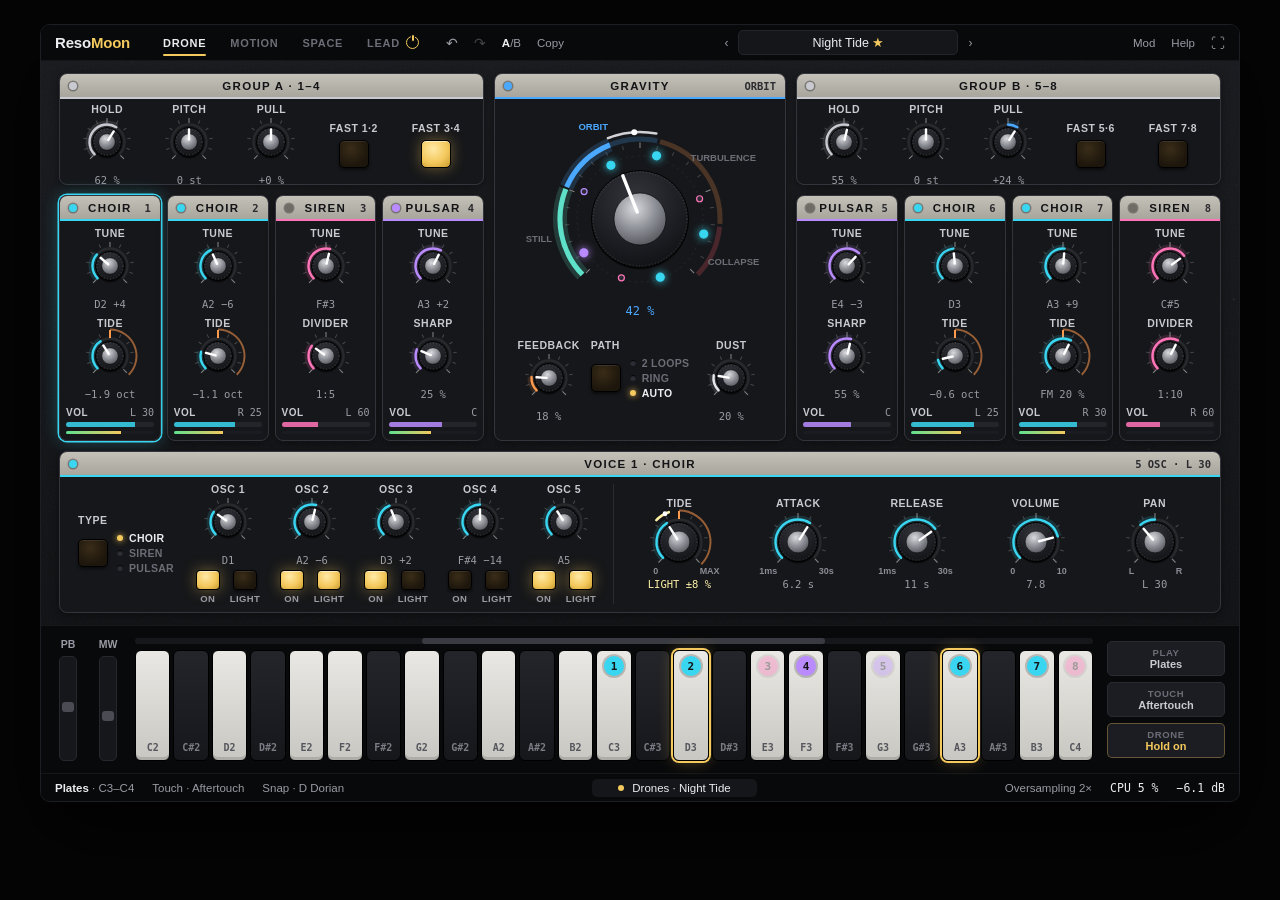
==== design/resomoon-mockup.html @ 1142d547 "Fáze 0: rešerše, koncept, specifikace a HTML mockup Co-Authored-By: Claude Opus 5.5 <noreply@anthrop" ====
<!doctype html>
<html lang="en"><head><meta charset="utf-8"><title>ResoMoon mockup</title>
<style>
:root{--bar:#08090b;--edge:#34353c;--text:#ecedf0;--lab:#c9cad1;--dim:#9a9ba4;--faint:#6c6d76;--gold:#f4c95d;--mono:Menlo,Consolas,monospace}
*{box-sizing:border-box;margin:0;padding:0}
body{background:#050506;font-family:-apple-system,"SF Pro Text","Helvetica Neue",Arial,sans-serif;color:var(--text);display:flex;justify-content:center;padding:24px}
.win{width:1200px;border-radius:10px;overflow:hidden;box-shadow:0 30px 80px #000c;border:1px solid #1d1e23;position:relative}
/* top bar */
.top{height:36px;background:var(--bar);display:flex;align-items:center;padding:0 14px;gap:16px;font-size:12px;border-bottom:1px solid #16171b}
.logo{font-weight:800;font-size:15px;letter-spacing:-.2px}.logo b{color:var(--gold)}
.tabs{display:flex;gap:2px;margin-left:6px}
.tab{padding:10px 11px;color:var(--faint);font-weight:700;font-size:11px;letter-spacing:.7px;position:relative;cursor:pointer;display:flex;align-items:center;gap:6px}
.tab:hover{color:var(--dim)}.tab.on{color:var(--text)}
.tab.on:after{content:"";position:absolute;left:11px;right:11px;bottom:3px;height:2px;border-radius:2px;background:var(--gold)}
.tab .pw{width:13px;height:13px;border-radius:50%;border:1.6px solid var(--gold);position:relative;display:inline-block}
.tab .pw:after{content:"";position:absolute;left:4px;top:-3px;width:2px;height:6px;background:var(--gold);border:1.5px solid var(--bar);border-radius:2px}
.tab .pw.off{border-color:#5e5f68}.tab .pw.off:after{background:#5e5f68}
.ic{color:var(--dim);font-size:14px}.chip{color:var(--dim);font-size:11.5px}.chip b{color:var(--text)}
.preset{margin:0 auto;display:flex;align-items:center;gap:10px;color:var(--dim)}
.preset .name{background:#15161a;border:1px solid #23242a;border-radius:5px;padding:4px 0;width:220px;text-align:center;color:var(--text);font-size:12.5px}
/* stage */
.stage{position:relative;background:linear-gradient(#17181c,#0f1013);padding:12px 18px;overflow:hidden;height:564px}
.tex{position:absolute;inset:0;opacity:.05;pointer-events:none;background-image:url("data:image/svg+xml;utf8,<svg xmlns='http://www.w3.org/2000/svg' width='160' height='160'><filter id='n'><feTurbulence type='fractalNoise' baseFrequency='.9' numOctaves='2'/></filter><rect width='160' height='160' filter='url(%23n)'/></svg>")}
.stars{position:absolute;inset:0;pointer-events:none;opacity:.5}
.page{display:grid;gap:10px;position:relative;height:540px}
/* module */
.mod{background:rgba(22,23,27,.96);border:1px solid var(--edge);border-radius:8px;position:relative;overflow:hidden;display:flex;flex-direction:column;box-shadow:inset 0 1px 0 #ffffff08,0 2px 8px #0006}
.mod.sel{box-shadow:0 0 0 1.5px var(--c),0 0 18px color-mix(in srgb,var(--c) 30%,transparent)}
.hd{height:25px;flex:none;display:flex;align-items:center;justify-content:center;position:relative;
 background:linear-gradient(#c4c1b9,#a8a59d);color:#141416;font-size:11.5px;font-weight:800;letter-spacing:1.3px;border-bottom:2px solid var(--c)}
.hd .dot{position:absolute;left:9px;width:8px;height:8px;border-radius:50%;background:var(--c);box-shadow:0 0 0 1.5px #0005}
.hd .dot.off{background:#6f6c66}
.hd .dot.blink{animation:bl var(--r,1s) infinite steps(2)}
@keyframes bl{50%{opacity:.25}}
.hd .r{position:absolute;right:9px;font-family:var(--mono);font-weight:700;letter-spacing:0;font-size:10.5px;color:#2c2c30}
.hd .drag{position:absolute;right:8px;font-size:14px;color:#2a2a2e;letter-spacing:0}
.body{flex:1;display:grid;align-content:space-evenly;justify-items:center;align-items:center;padding:4px 6px 6px;gap:2px 0}
/* knob */
.k{display:flex;flex-direction:column;align-items:center;width:96px}
.k .lb{font-size:10.5px;font-weight:800;letter-spacing:.5px;color:var(--lab);text-align:center;line-height:12px;min-height:12px;white-space:nowrap}
.k svg{display:block}
.k .v{font-family:var(--mono);font-size:10.5px;color:var(--dim);margin-top:-1px;white-space:nowrap}
.k .v.m{color:var(--mc)}
/* buttons */
.ctl{display:flex;flex-direction:column;align-items:center;gap:6px;min-width:70px}
.ctl .lb{font-size:10.5px;font-weight:800;letter-spacing:.5px;color:var(--lab);white-space:nowrap}
.btn{width:30px;height:28px;border-radius:5px;background:radial-gradient(circle at 40% 30%,#3a2d18,#1d160c 70%);border:1px solid #000;box-shadow:inset 0 1px 0 #ffffff14,0 2px 3px #0008}
.btn.on{background:radial-gradient(circle at 40% 30%,#ffe9a6,#f4c95d 55%,#c99a2e);box-shadow:0 0 14px #f4c95d66,inset 0 1px 0 #fff8}
.btn.sm{width:24px;height:20px;border-radius:4px}
.radio{display:flex;align-items:center;gap:9px}
.leds{display:flex;flex-direction:column;gap:3px}
.leds span{display:flex;align-items:center;gap:6px;font-size:10.5px;font-weight:700;letter-spacing:.3px;color:var(--faint);white-space:nowrap}
.leds span:before{content:"";width:6px;height:6px;border-radius:50%;background:#2d2e35;box-shadow:inset 0 1px 1px #000}
.leds span.on{color:var(--text)}.leds span.on:before{background:var(--gold);box-shadow:0 0 6px var(--gold)}
/* voice strip extras */
.vb{width:88px;display:flex;flex-direction:column;gap:4px}
.vb .row{display:flex;justify-content:space-between;font-size:10px;font-weight:800;letter-spacing:.5px;color:var(--lab)}
.vb .row .mono{font-weight:400;color:var(--dim);letter-spacing:0}
.vb .bar{height:5px;border-radius:3px;background:#24252b;overflow:hidden}.vb .bar i{display:block;height:100%;background:var(--c);opacity:.85}
.vb .meter{height:3px;border-radius:2px;background:#1b1c21;overflow:hidden}.vb .meter i{display:block;height:100%;background:linear-gradient(90deg,#5ee08f,#f4c95d)}
.part{display:flex;flex-direction:column;align-items:center;gap:4px}
.part .bt{display:flex;gap:10px}
.part .bt div{display:flex;flex-direction:column;align-items:center;gap:3px;font-size:9.5px;font-weight:800;letter-spacing:.4px;color:var(--dim)}
/* keyboard */
.kbd{background:var(--bar);border-top:1px solid #17181c;display:flex;padding:12px 14px;gap:14px;height:148px}
.wheel{width:26px;display:flex;flex-direction:column;align-items:center;gap:6px;font-size:10.5px;font-weight:700;color:var(--dim)}
.wheel div{flex:1;width:18px;border-radius:5px;background:#16171b;border:1px solid #26272d;position:relative}
.wheel div i{position:absolute;left:2px;right:2px;height:10px;border-radius:3px;background:#4a4b53}
.keys{flex:1;display:flex;flex-direction:column;gap:6px}
.range{height:6px;border-radius:3px;background:#16171b;position:relative}.range i{position:absolute;left:30%;width:42%;top:0;bottom:0;border-radius:3px;background:#3a3b42}
.keyrow{flex:1;display:flex;gap:3px}
.key{flex:1;border-radius:6px;display:flex;flex-direction:column;align-items:center;justify-content:space-between;padding:5px 0 7px;font-size:10px;font-weight:700;font-family:var(--mono);position:relative}
.key.w{background:linear-gradient(#e9e8e4,#c9c7c1);color:#55565e;border:1px solid #000;box-shadow:inset 0 -3px 0 #0002}
.key.b{background:linear-gradient(#24252a,#16171b);color:#7a7b84;border:1px solid #000}
.key .pl{width:20px;height:20px;border-radius:50%;display:flex;align-items:center;justify-content:center;font-size:11px;font-weight:800;color:#141416;background:var(--c);box-shadow:0 0 0 2px #0003}
.key.on{box-shadow:0 0 0 2px var(--gold),0 0 16px #f4c95d55}
.side{width:118px;display:flex;flex-direction:column;justify-content:center;gap:6px}
.pill{text-align:center;padding:5px 0;border-radius:5px;background:#1c1d22;font-size:11px;font-weight:700;color:var(--lab);border:1px solid #2a2b31}
.pill small{display:block;font-size:9.5px;color:var(--faint);letter-spacing:.6px}
.bot{height:28px;background:var(--bar);border-top:1px solid #16171b;display:flex;align-items:center;padding:0 14px;gap:18px;font-size:11.5px;color:var(--dim)}
.bot .c{margin:0 auto;background:#15161a;border-radius:5px;padding:3px 26px;color:var(--text);display:flex;gap:8px;align-items:center}
.bot .c:before{content:"";width:6px;height:6px;border-radius:50%;background:var(--gold)}
.mono{font-family:var(--mono)}
.disp{background:#0b0c0e;border:1px solid #26272d;border-radius:7px;box-shadow:inset 0 2px 8px #000}
.fader{display:flex;flex-direction:column;align-items:center;gap:6px}
.small-note{font-size:10px;color:var(--faint);letter-spacing:.4px}
</style></head><body>
<div class="win" id="win">
 <div class="top">
  <div class="logo">Reso<b>Moon</b></div>
  <div class="tabs" id="tabs"></div>
  <span class="ic">↶</span><span class="ic" style="opacity:.4">↷</span><span class="chip"><b>A</b>/B</span><span class="chip">Copy</span>
  <div class="preset"><span>‹</span><div class="name">Night Tide <span style="color:var(--gold)">★</span></div><span>›</span></div>
  <span class="chip">Mod</span><span class="chip">Help</span><span class="ic">⛶</span>
 </div>
 <div class="stage"><div class="tex"></div><svg class="stars" id="stars" width="1200" height="564"></svg><div class="page" id="page"></div></div>
 <div class="kbd">
  <div class="wheel">PB<div><i style="top:44%"></i></div></div>
  <div class="wheel">MW<div><i style="bottom:38%"></i></div></div>
  <div class="keys"><div class="range"><i></i></div><div class="keyrow" id="keys"></div></div>
  <div class="side" id="side"></div>
 </div>
 <div class="bot"><span><b style="color:var(--text)">Plates</b> · C3–C4</span><span>Touch · Aftertouch</span><span>Snap · D Dorian</span><div class="c">Drones · Night Tide</div><span>Oversampling 2×</span><span class="mono" style="color:var(--text)">CPU 5 %</span><span class="mono" style="color:var(--text)">−6.1 dB</span></div>
</div>
<script>
// ---------- colours ----------
const C={choir:'#38d6f0',siren:'#ff74b8',pulsar:'#b98bff',lead:'#a5e844',flt:'#f4c95d',echo:'#ff9a4d',space:'#4aa8ff',master:'#e6e6ea',grav:'#4aa8ff',
 bin:'#ffe066',lfoa:'#4aa8ff',lfob:'#5ee0c8',rnd:'#ff9a4d',light:'#fff1a8',aether:'#e6e6ea',steps:'#a5e844',foll:'#ff74b8',touch:'#e6e6ea',grp:'#c9cad1'};
const ZONES=[{n:'STILL',a:0,b:.25,c:'#5ee0c8'},{n:'ORBIT',a:.25,b:.55,c:'#4aa8ff'},{n:'TURBULENCE',a:.55,b:.85,c:'#ff9a4d'},{n:'COLLAPSE',a:.85,b:1,c:'#ff5c6c'}];
const A0=-135,rad=a=>(a-90)*Math.PI/180,pt=(cx,cy,r,a)=>[cx+r*Math.cos(rad(a)),cy+r*Math.sin(rad(a))];
function arc(cx,cy,r,a,b){const[s,e]=[pt(cx,cy,r,a),pt(cx,cy,r,b)];return `M${s[0]} ${s[1]}A${r} ${r} 0 ${b-a>180?1:0} 1 ${e[0]} ${e[1]}`}
let gid=0;
const tx=(x,y,s,an,c='#8b8c95',fs=9)=>`<text x="${x}" y="${y}" text-anchor="${an}" font-size="${fs}" font-weight="700" fill="${c}" font-family="-apple-system,Arial">${s}</text>`;
function capKnob(cx,cy,R,a,id){
 return `<defs><radialGradient id="${id}b" cx=".45" cy=".3" r=".8"><stop offset="0" stop-color="#34353c"/><stop offset="1" stop-color="#0d0e11"/></radialGradient>
 <radialGradient id="${id}c" cx=".4" cy=".3" r=".9"><stop offset="0" stop-color="#d8d9dd"/><stop offset=".45" stop-color="#8d8f96"/><stop offset="1" stop-color="#3c3d43"/></radialGradient></defs>
 <circle cx="${cx}" cy="${cy+2}" r="${R-1.5}" fill="#000" opacity=".55"/><circle cx="${cx}" cy="${cy}" r="${R-1.5}" fill="url(#${id}b)" stroke="#000"/>
 <circle cx="${cx}" cy="${cy}" r="${R-3}" fill="none" stroke="#fff" stroke-opacity=".09" stroke-width="2" stroke-dasharray="1 2.2"/>
 <circle cx="${cx}" cy="${cy}" r="${R*.52}" fill="url(#${id}c)" stroke="#000" stroke-opacity=".6"/>`+(()=>{const[p0x,p0y]=pt(cx,cy,R*.15,a),[p1x,p1y]=pt(cx,cy,R-3.5,a);
 return `<line x1="${p0x}" y1="${p0y}" x2="${p1x}" y2="${p1y}" stroke="#fff" stroke-width="${R>40?3.4:2.4}" stroke-linecap="round"/>`})()}
// knob: {l,v,c,t,lo,hi,bi,mod:[srcKey,depth,label],marks,small,mid}
function knob(o){const col=C[o.c]||o.c,sm=o.small,W=sm?78:96,H=sm?60:70,cx=W/2,cy=sm?27:33,R=sm?16:21,id='g'+(gid++),a=A0+o.v*270;let g='';
 for(let i=0;i<=10;i++){const t=A0+i*27,[x1,y1]=pt(cx,cy,R+(i%5?4.5:3),t),[x2,y2]=pt(cx,cy,R+8,t);g+=`<line x1="${x1}" y1="${y1}" x2="${x2}" y2="${y2}" stroke="#fff" stroke-opacity="${i%5?.2:.45}" stroke-width="1.1"/>`}
 if(o.mid){const t=A0+o.mid*270,[x1,y1]=pt(cx,cy,R+2,t),[x2,y2]=pt(cx,cy,R+10,t);g+=`<line x1="${x1}" y1="${y1}" x2="${x2}" y2="${y2}" stroke="#ff9a4d" stroke-width="2"/><path d="${arc(cx,cy,R+10.5,t,135)}" stroke="#ff9a4d" stroke-opacity=".55" stroke-width="2" fill="none"/>`}
 g+=`<path d="${arc(cx,cy,R+1.5,A0,135)}" stroke="#fff" stroke-opacity=".08" stroke-width="2.4" fill="none"/>`;
 const f=o.bi?0:A0,[lo,hi]=[Math.min(f,a),Math.max(f,a)];
 if(hi-lo>1)g+=`<path d="${arc(cx,cy,R+1.5,lo,hi)}" stroke="${col}" stroke-opacity=".14" stroke-width="8" fill="none"/><path d="${arc(cx,cy,R+1.5,lo,hi)}" stroke="${col}" stroke-width="2.4" fill="none" stroke-linecap="round"/>`;
 if(o.mod){const mc=C[o.mod[0]]||o.mod[0],d=o.mod[1]*270,[mx,my]=pt(cx,cy,R+10.5,a+d*.45);g+=`<path d="${arc(cx,cy,R+10.5,Math.max(A0,a-d),Math.min(135,a+d))}" stroke="${mc}" stroke-width="2.6" fill="none" stroke-linecap="round"/><circle cx="${mx}" cy="${my}" r="2.4" fill="#fff"/>`}
 g+=capKnob(cx,cy,R,a,id);
 if(o.lo!==undefined){const[lx,ly]=pt(cx,cy,R+11,-135),[hx,hy]=pt(cx,cy,R+11,135);g+=tx(lx+2,ly+9,o.lo,'end')+tx(hx-2,hy+9,o.hi,'start')}
 if(o.marks){const n=o.marks.length;o.marks.forEach((s,i)=>{const t=n==1?0:A0+i*270/(n-1),[x,y]=pt(cx,cy,R+15,t);g+=tx(x,y+3.5,s,'middle',i===o.sel?col:'#8b8c95')})}
 const vt=o.mod?`<span class="v m" style="--mc:${C[o.mod[0]]||o.mod[0]}">${o.mod[2]}</span>`:`<span class="v">${o.t||''}</span>`;
 return `<div class="k" style="${sm?'width:80px':''}"><span class="lb">${o.l||''}</span><svg width="${W}" height="${H}" overflow="visible" style="${o.marks?'margin-top:12px':''}">${g}</svg>${vt}</div>`}
const btn=(l,on,sm)=>`<div class="ctl"><span class="lb">${l}</span><div class="btn ${on?'on':''} ${sm?'sm':''}"></div></div>`;
const radio=(l,opts,sel)=>`<div class="ctl" style="align-items:flex-start"><span class="lb">${l}</span><div class="radio"><div class="btn"></div><div class="leds">${opts.map((o,i)=>`<span class="${i==sel?'on':''}">${o}</span>`).join('')}</div></div></div>`;
function mod(o){const dot=o.rate?`<span class="dot blink" style="--r:${o.rate}"></span>`:`<span class="dot ${o.off?'off':''}"></span>`;
 return `<div class="mod ${o.sel?'sel':''}" style="--c:${C[o.c]||o.c};${o.a?`grid-area:${o.a}`:''}"><div class="hd">${dot}${o.t}${o.src?'<span class="drag" title="Drag to modulate">⤳</span>':''}${o.r?`<span class="r">${o.r}</span>`:''}</div>
 <div class="body" style="grid-template-columns:${o.cols||'1fr'};${o.bs||''}">${o.items.join('')}</div></div>`}

// ---------- GRAVITY ----------
const GV=.42;
function gravity(){const W=270,H=240,cx=W/2,cy=116,R=50,id='grav';let g='';
 // zone arcs + labels
 ZONES.forEach(z=>{const a=A0+z.a*270,b=A0+z.b*270;g+=`<path d="${arc(cx,cy,R+30,a+1,b-1)}" stroke="${z.c}" stroke-opacity=".22" stroke-width="5" fill="none"/>`;
  const m=(a+b)/2,[x,y]=pt(cx,cy,R+53,m);g+=tx(x,y+3,z.n,'middle',GV>=z.a&&GV<z.b?z.c:'#6c6d76',9.5)});
 // active value arc coloured by zone
 ZONES.forEach(z=>{if(GV>z.a){const a=A0+z.a*270,b=A0+Math.min(GV,z.b)*270;g+=`<path d="${arc(cx,cy,R+30,a+1,b-.5)}" stroke="${z.c}" stroke-width="5" fill="none"/><path d="${arc(cx,cy,R+30,a+1,b-.5)}" stroke="${z.c}" stroke-opacity=".18" stroke-width="14" fill="none"/>`}});
 // ticks
 for(let i=0;i<=20;i++){const t=A0+i*13.5,[x1,y1]=pt(cx,cy,R+21,t),[x2,y2]=pt(cx,cy,R+(i%5?25:26.5),t);g+=`<line x1="${x1}" y1="${y1}" x2="${x2}" y2="${y2}" stroke="#fff" stroke-opacity="${i%5?.18:.45}" stroke-width="1.1"/>`}
 // modulation ring (aftertouch)
 const a=A0+GV*270,d=.12*270;g+=`<path d="${arc(cx,cy,R+37,a,Math.min(135,a+d))}" stroke="${C.touch}" stroke-width="2.6" fill="none" stroke-linecap="round" opacity=".9"/>`;
 const[mx,my]=pt(cx,cy,R+37,a+d*.55);g+=`<circle cx="${mx}" cy="${my}" r="3" fill="#fff"/>`;
 // orbit with 8 voices
 g+=`<ellipse cx="${cx}" cy="${cy}" rx="${R+13}" ry="${R+13}" fill="none" stroke="#fff" stroke-opacity=".07" stroke-dasharray="2 4"/>`;
 g+=`<g id="orbit"></g>`;
 g+=capKnob(cx,cy,R,a,id);
 g+=`<text x="${cx}" y="${cy+R+46}" text-anchor="middle" font-size="12" fill="#4aa8ff" font-family="Menlo,monospace">${Math.round(GV*100)} %</text>`;
 return `<svg width="${W}" height="${H}" overflow="visible">${g}</svg>`}
const VOICES=[['choir',1],['choir',1],['siren',0],['pulsar',1],['pulsar',0],['choir',1],['choir',1],['siren',0]];
function orbitAnim(){requestAnimationFrame(orbitAnim);const o=document.getElementById('orbit');if(!o)return;const t=performance.now()/1000,cx=135,cy=116,R=63;let s='';
 VOICES.forEach(([ty,on],i)=>{const base=i/8*Math.PI*2+t*.25,pull=Math.sin(t*.7+i)*GV*.5,ang=base+pull*((i%2)?1:-1)*.6,rr=R+Math.sin(t*1.3+i*2)*GV*6;
  const x=cx+rr*Math.cos(ang),y=cy+rr*Math.sin(ang),c=C[ty];s+=`<circle cx="${x}" cy="${y}" r="${on?4:3}" fill="${on?c:'#2b2c33'}" stroke="${c}" stroke-width="1.2" ${on?`style="filter:drop-shadow(0 0 4px ${c})"`:''}/>`});
 o.innerHTML=s}

// ---------- DRONE page ----------
const TY={choir:'CHOIR',siren:'SIREN',pulsar:'PULSAR'};
function strip(n,ty,tune,tuneT,ch,chV,chT,vol,pan,sel,on){
 return mod({t:TY[ty],c:ty,r:n,sel,off:!on,bs:'align-content:space-between;padding-top:6px',items:[
  knob({l:'TUNE',v:tune,c:ty,small:1,t:tuneT}),knob({l:ch,v:chV,c:ty,small:1,t:chT,mid:ch=='TIDE'?.5:0}),
  `<div class="vb"><div class="row"><span>VOL</span><span class="mono">${pan}</span></div><div class="bar"><i style="width:${vol*100}%"></i></div><div class="meter"><i style="width:${on?vol*80:0}%"></i></div></div>`]})}
function group(name,a,hold,pitch,pull,f1,f2,p1,p2){return mod({t:name,c:'grp',a,cols:'repeat(5,1fr)',items:[
 knob({l:'HOLD',v:hold,c:'grp',small:1,t:Math.round(hold*100)+' %'}),knob({l:'PITCH',v:pitch,c:'grp',small:1,bi:1,t:pitch==.5?'0 st':(pitch>.5?'+':'−')+Math.round(Math.abs(pitch-.5)*48)+' st'}),
 knob({l:'PULL',v:pull,c:'grav',small:1,bi:1,t:(pull>=.5?'+':'−')+Math.round(Math.abs(pull-.5)*200)+' %'}),btn('FAST '+p1,f1),btn('FAST '+p2,f2)]})}
function drone(){return {grid:'grid-template-columns:1fr 292px 1fr;grid-template-rows:112px 246px 162px;grid-template-areas:"ga gv gb" "va gv vb" "de de de"',mods:[
 group('GROUP A · 1–4','ga',.62,.5,.5,0,1,'1·2','3·4'),group('GROUP B · 5–8','gb',.55,.5,.62,0,0,'5·6','7·8'),
 `<div style="grid-area:va;display:grid;grid-template-columns:repeat(4,1fr);gap:6px">${[
  strip(1,'choir',.32,'D2 +4','TIDE',.38,'−1.9 oct',.78,'L 30',1,1),strip(2,'choir',.41,'A2 −6','TIDE',.22,'−1.1 oct',.7,'R 25',0,1),
  strip(3,'siren',.55,'F#3','DIVIDER',.3,'1:5',.42,'L 60',0,0),strip(4,'pulsar',.6,'A3 +2','SHARP',.25,'25 %',.6,'C',0,1)].join('')}</div>`,
 `<div style="grid-area:vb;display:grid;grid-template-columns:repeat(4,1fr);gap:6px">${[
  strip(5,'pulsar',.66,'E4 −3','SHARP',.55,'55 %',.55,'C',0,0),strip(6,'choir',.48,'D3','TIDE',.12,'−0.6 oct',.72,'L 25',0,1),
  strip(7,'choir',.52,'A3 +9','TIDE',.6,'FM 20 %',.66,'R 30',0,1),strip(8,'siren',.7,'C#5','DIVIDER',.6,'1:10',.38,'R 60',0,0)].join('')}</div>`,
 mod({t:'GRAVITY',c:'grav',a:'gv',r:'ORBIT',bs:'align-content:start;gap:0;padding-top:4px',items:[gravity(),
  `<div style="display:flex;justify-content:center;gap:2px;margin-top:-4px;width:100%">${knob({l:'FEEDBACK',v:.18,c:'echo',small:1,t:'18 %'})}${radio('PATH',['2 LOOPS','RING','AUTO'],2)}${knob({l:'DUST',v:.2,c:'master',small:1,t:'20 %'})}</div>`]}),
 mod({t:'VOICE 1 · CHOIR',c:'choir',a:'de',r:'5 OSC · L 30',cols:'120px repeat(5,84px) 14px repeat(5,1fr)',items:[
  radio('TYPE',['CHOIR','SIREN','PULSAR'],0),
  ...[['OSC 1',.30,'D1',1,0],['OSC 2',.55,'A2 −6',1,1],['OSC 3',.42,'D3 +2',1,0],['OSC 4',.5,'F#4 −14',0,0],['OSC 5',.38,'A5',1,1]].map(([l,v,t,on,lt])=>
   `<div class="part">${knob({l,v,c:'choir',small:1,t})}<div class="bt"><div><div class="btn sm ${on?'on':''}"></div>ON</div><div><div class="btn sm ${lt?'on':''}"></div>LIGHT</div></div></div>`),
  '<div style="width:1px;height:120px;background:#2a2b31"></div>',
  knob({l:'TIDE',v:.38,c:'choir',lo:'0',hi:'MAX',t:'−1.9 oct',mid:.5,mod:['light',.05,'LIGHT ±8 %']}),
  knob({l:'ATTACK',v:.62,c:'choir',lo:'1ms',hi:'30s',t:'6.2 s'}),knob({l:'RELEASE',v:.7,c:'choir',lo:'1ms',hi:'30s',t:'11 s'}),
  knob({l:'VOLUME',v:.78,c:'choir',lo:'0',hi:'10',t:'7.8'}),knob({l:'PAN',v:.35,c:'choir',bi:1,lo:'L',hi:'R',t:'L 30'})]})]}}

// ---------- MOTION page ----------
function aether(){const W=330,H=300;let g=`<rect x="0" y="0" width="${W}" height="${H}" rx="8" fill="#0b0c0e" stroke="#26272d"/>`;
 for(let i=1;i<6;i++){g+=`<line x1="${i*W/6}" y1="0" x2="${i*W/6}" y2="${H}" stroke="#fff" stroke-opacity=".05"/><line x1="0" y1="${i*H/6}" x2="${W}" y2="${i*H/6}" stroke="#fff" stroke-opacity=".05"/>`}
 g+=`<line x1="${W/2}" y1="0" x2="${W/2}" y2="${H}" stroke="#fff" stroke-opacity=".12"/><line x1="0" y1="${H/2}" x2="${W}" y2="${H/2}" stroke="#fff" stroke-opacity=".12"/>`;
 const px=W*.64,py=H*.34;g+=`<path d="M${W*.3} ${H*.7} C ${W*.4} ${H*.55}, ${W*.5} ${H*.45}, ${px} ${py}" stroke="#e6e6ea" stroke-opacity=".35" stroke-width="2" fill="none" stroke-dasharray="1 5" stroke-linecap="round"/>`;
 g+=`<circle cx="${px}" cy="${py}" r="20" fill="#e6e6ea" opacity=".08"/><circle cx="${px}" cy="${py}" r="9" fill="#e6e6ea" style="filter:drop-shadow(0 0 8px #fff)"/>`;
 g+=tx(W-8,H-8,'X  PITCH DRIFT · VIBRATO →','end','#9a9ba4',10)+`<text x="14" y="${H-12}" transform="rotate(-90 14 ${H-12})" font-size="10" font-weight="700" fill="#9a9ba4" font-family="-apple-system,Arial">Y  SWELL →</text>`;
 g+=tx(W-8,16,'Y ← MOD WHEEL','end','#6c6d76',9.5);
 return `<svg width="${W}" height="${H}">${g}</svg>`}
function motion(){const lfo2=mod({t:'LFO A · LFO B',c:'lfoa',a:'lf',src:1,rate:'2.4s',cols:'repeat(4,1fr)',items:[
  knob({l:'RATE A',v:.25,c:'lfoa',small:1,lo:'.01',hi:'5',t:'0.08 Hz'}),knob({l:'WAVE A',v:.7,c:'lfoa',small:1,marks:['⊓','⋀'],t:'tri 70 %'}),
  knob({l:'RATE B',v:.55,c:'lfob',small:1,lo:'.1',hi:'40',t:'2.3 Hz'}),knob({l:'WAVE B',v:.2,c:'lfob',small:1,marks:['⊓','⋀'],t:'sq 80 %'})]});
 return {grid:'grid-template-columns:372px 1fr 330px;grid-template-rows:repeat(3,173px);grid-template-areas:"bi st st" "lf ae rn" "fo ae li"',mods:[
 mod({t:'BINARY LFO',c:'bin',a:'bi',src:1,rate:'.7s',cols:'1fr 1fr 1fr 1fr',items:[knob({l:'FREQ A',v:.35,c:'bin',lo:'.05',hi:'30',t:'0.6 Hz'}),knob({l:'FREQ B',v:.52,c:'bin',lo:'.05',hi:'30',t:'1.9 Hz'}),
  radio('LOGIC',['OR  +','AND ×'],0),radio('LINK',['OFF','LINK','SYNC'],1)]}),
 mod({t:'STEPS',c:'steps',a:'st',src:1,rate:'.5s',cols:'repeat(5,1fr) 14px 1fr 1fr',items:[
  ...[.2,.55,.8,.4,.65].map((v,i)=>`<div class="part">${knob({l:'STEP '+(i+1),v,c:i==2?'#ffffff':'steps',small:1,t:(v*5).toFixed(1)+' V'})}<div class="bt"><div><div class="btn sm ${i!=3?'on':''}"></div>GATE</div></div></div>`),
  '<div style="width:1px;height:110px;background:#2a2b31"></div>',radio('STAGES',['3','4','5'],2),knob({l:'RATE',v:.5,c:'steps',lo:'1/1',hi:'1/32',t:'1/8 sync'})]}),
 lfo2,
 mod({t:'AETHER',c:'aether',a:'ae',src:1,items:[aether()]}),
 mod({t:'RANDOM 1 · 2',c:'rnd',a:'rn',src:1,rate:'.35s',cols:'repeat(4,1fr)',items:[knob({l:'RATE 1',v:.45,c:'rnd',small:1,lo:'.05',hi:'50',t:'1.4 Hz'}),knob({l:'SLEW 1',v:.3,c:'rnd',small:1,lo:'0',hi:'10',t:'3.0'}),
  knob({l:'RATE 2',v:.2,c:'#ffb07a',small:1,lo:'.05',hi:'50',t:'0.2 Hz'}),knob({l:'SLEW 2',v:.7,c:'#ffb07a',small:1,lo:'0',hi:'10',t:'7.0'})]}),
 mod({t:'FOLLOWER',c:'foll',a:'fo',src:1,r:'SIDECHAIN',cols:'repeat(4,1fr)',items:[knob({l:'GAIN',v:.5,c:'foll',small:1,lo:'0',hi:'+40',t:'+20 dB'}),knob({l:'ATTACK',v:.2,c:'foll',small:1,lo:'1ms',hi:'1s',t:'12 ms'}),
  knob({l:'RELEASE',v:.45,c:'foll',small:1,lo:'10ms',hi:'5s',t:'420 ms'}),knob({l:'GATE',v:.4,c:'foll',small:1,lo:'-60',hi:'0',t:'−36 dB'})]}),
 mod({t:'LIGHT',c:'light',a:'li',src:1,rate:'3s',cols:'repeat(3,1fr)',items:[knob({l:'SPEED',v:.2,c:'light',small:1,lo:'slow',hi:'fast',t:'0.03 Hz'}),knob({l:'FLICKER',v:.15,c:'light',small:1,lo:'0',hi:'10',t:'1.5'}),
  knob({l:'DEPTH',v:.4,c:'light',small:1,lo:'0',hi:'100',t:'40 %'})]})]}}

// ---------- SPACE page ----------
function meterBars(){let s='';const bar=(x,lv)=>{for(let i=0;i<18;i++){const y=196-i*10,on=i<lv,c=i>=15?'#ff5c6c':i>=11?'#f4c95d':'#5ee08f';s+=`<rect x="${x}" y="${y}" width="9" height="7" rx="1.5" fill="${c}" opacity="${on?1:.12}"/>`}};bar(4,12);bar(17,11);return `<svg width="30" height="206">${s}</svg>`}
function space(){const filt=(n,a,v)=>mod({t:'FILTER '+n,c:'flt',a,r:'12 dB',cols:'1fr 1fr',items:[knob({l:'CUTOFF',v:v[0],c:'flt',lo:'20',hi:'20k',t:v[1],mod:n=='L'?['lfoa',.06,'LFO A ±12 %']:null}),knob({l:'RESONANCE',v:v[2],c:'flt',lo:'0',hi:'10',t:(v[2]*10).toFixed(1)}),
  knob({l:'DRIVE',v:v[3],c:'flt',lo:'0',hi:'10',t:(v[3]*10).toFixed(1)}),n=='L'?radio('MODE',['LOW PASS','BAND PASS'],0):`<div style="display:flex;gap:6px">${btn('LINK',1)}${knob({l:'SPREAD',v:.3,c:'flt',small:1,t:'+4 %'})}</div>`]});
 const fader=`<div class="fader" style="align-self:stretch"><span class="k"><span class="lb">VOLUME</span></span><div style="flex:1;display:flex;gap:8px;align-items:stretch"><div style="width:8px;border-radius:4px;background:#0b0c0e;border:1px solid #26272d;position:relative"><div style="position:absolute;left:-12px;top:30%;width:30px;height:16px;border-radius:4px;background:linear-gradient(#d8d9dd,#7d7f86);border:1px solid #000;box-shadow:0 2px 4px #000"></div><div style="position:absolute;left:0;right:0;bottom:0;top:34%;background:#f4c95d;border-radius:4px;opacity:.85"></div></div><div class="mono" style="display:flex;flex-direction:column;justify-content:space-between;font-size:9.5px;color:#8b8c95">${['+6','0','-6','-12','-24','-∞'].map(x=>`<span>${x}</span>`).join('')}</div></div><span class="v mono" style="font-size:10.5px;color:var(--dim)">−2.0 dB</span></div>`;
 return {grid:'grid-template-columns:290px 1fr 1fr 200px;grid-template-rows:265px 265px;grid-template-areas:"fl ec ec ma" "fr sp sp ma"',mods:[
 filt('L','fl',[.52,'1.2 kHz',.55,.3]),filt('R','fr',[.52,'1.25 kHz',.55,.3]),
 mod({t:'ECHO',c:'echo',a:'ec',r:'2 LINES',cols:'repeat(4,1fr)',items:[knob({l:'TIME 1',v:.48,c:'echo',lo:'5ms',hi:'2s',t:'340 ms'}),knob({l:'TIME 2',v:.56,c:'echo',lo:'5ms',hi:'2s',t:'520 ms'}),
  knob({l:'FEEDBACK',v:.46,c:'echo',lo:'0',hi:'MAX',t:'46 %',mid:.52}),knob({l:'MIX',v:.35,c:'echo',lo:'DRY',hi:'WET',t:'35 %'}),
  knob({l:'MOD 1',v:.2,c:'echo',lo:'0',hi:'10',t:'2.0',mod:['bin',.05,'BINARY ±10 %']}),knob({l:'MOD 2',v:.28,c:'echo',lo:'0',hi:'10',t:'2.8'}),radio('MOD SOURCE',['SELF','LFO','SIDECHAIN'],0),btn('SYNC',0)]}),
 mod({t:'SPACE',c:'space',a:'sp',r:'RUNNER',cols:'150px repeat(4,1fr) 70px',items:[radio('ALGORITHM',['AURORA','VOID','RUNNER','SATURN','COMET'],2),
  knob({l:'FEEDBACK',v:.55,c:'space',lo:'X',hi:'',t:'55 %'}),knob({l:'TIME',v:.42,c:'space',lo:'Y',hi:'',t:'1/4 D'}),knob({l:'PITCH',v:.33,c:'space',bi:1,lo:'Z',hi:'',t:'−5 st',mod:['rnd',.06,'RANDOM 1 ±12 %']}),
  knob({l:'BLEND',v:.4,c:'space',lo:'DRY',hi:'WET',t:'40 %'}),btn('REVERSE',1)]}),
 mod({t:'MASTER',c:'master',a:'ma',bs:'grid-template-rows:auto 1fr auto;align-content:stretch',cols:'1fr 1fr',items:[
  `<div style="grid-column:1/-1">${knob({l:'DUST',v:.2,c:'master',lo:'CLEAN',hi:'LO-FI',t:'20 %'})}</div>`,fader,`<div style="align-self:center">${meterBars()}</div>`,
  `<div style="grid-column:1/-1">${btn('SOFT LIMIT',1)}</div>`]})]}}

// ---------- LEAD page ----------
function lead(){const vco=(n,a,sync)=>mod({t:'VCO '+n,c:'lead',a,cols:sync?'1fr 1fr 1fr 64px':'repeat(3,1fr)',items:[knob({l:'OCTAVE',v:n==1?.57:.43,c:'lead',marks:['LO','64','32','16','8','4','2','1'],sel:n==1?4:3,t:n==1?"8'":"16'"}),
  knob({l:'TUNE',v:.5,c:'lead',bi:1,lo:'-1',hi:'+1',t:n==1?'0 ct':'+7 ct'}),knob({l:'WAVE',v:n==1?.45:.8,c:'lead',marks:['∿','⋀','◿','⊓','≈','⟋'],sel:n==1?2:4,t:n==1?'Saw':'Morph saw'}),...(sync?[btn('SYNC',0)]:[]),
  knob({l:'SHAPE',v:.5,c:'lead',lo:'0',hi:'100',t:'50 %'}),knob({l:sync?'FM ← VCO 1':'SUB',v:sync?.2:.3,c:'lead',lo:'0',hi:'10',t:sync?'2.0':'3.0'}),knob({l:'LEVEL',v:sync?.5:.75,c:'lead',lo:'0',hi:'10',t:sync?'5.0':'7.5'}),...(sync?['<div></div>']:[])]});
 return {grid:'grid-template-columns:1fr 1fr 300px;grid-template-rows:265px 265px;grid-template-areas:"v1 v2 vo" "en ar vo"',mods:[vco(1,'v1'),vco(2,'v2',1),
 mod({t:'ENVELOPE',c:'lead',a:'en',src:1,cols:'repeat(4,1fr)',items:[knob({l:'ATTACK',v:.3,c:'lead',lo:'1ms',hi:'10s',t:'120 ms'}),knob({l:'DECAY',v:.45,c:'lead',lo:'1ms',hi:'30s',t:'900 ms'}),
  knob({l:'SUSTAIN',v:.7,c:'lead',lo:'0',hi:'100',t:'70 %'}),knob({l:'RELEASE',v:.55,c:'lead',lo:'1ms',hi:'30s',t:'2.4 s'}),btn('HOLD',0),btn('LOOP',0),'<div></div>','<div></div>']}),
 mod({t:'ARP',c:'lead',a:'ar',r:'OFF',cols:'repeat(4,1fr)',items:[btn('ARP',0),radio('DIRECTION',['UP','DOWN','PING-PONG','RANDOM'],2),knob({l:'RATE',v:.5,c:'lead',lo:'1/1',hi:'1/32',t:'1/16'}),knob({l:'OCTAVES',v:.33,c:'lead',lo:'1',hi:'4',t:'2'}),
  `<div style="grid-column:1/-1;display:flex;flex-direction:column;align-items:center;gap:6px"><span class="ctl"><span class="lb">RHYTHM</span></span><div style="display:flex;gap:6px">${[1,0,1,1,0,1,0,1].map(o=>`<div class="btn sm ${o?'on':''}"></div>`).join('')}</div></div>`]}),
 mod({t:'VOICING',c:'lead',a:'vo',cols:'1fr 1fr',items:[knob({l:'GLIDE',v:.35,c:'lead',lo:'0',hi:'5s',t:'180 ms'}),btn('LEGATO',1),
  knob({l:'VIBRATO',v:.3,c:'lead',lo:'0',hi:'10',t:'3.0',mod:['touch',.1,'TOUCH +40 %']}),knob({l:'VIB RATE',v:.45,c:'lead',lo:'.5',hi:'12',t:'5.2 Hz'}),
  knob({l:'VIB DELAY',v:.4,c:'lead',lo:'0',hi:'3s',t:'600 ms'}),knob({l:'BRIGHT',v:.5,c:'lead',lo:'0',hi:'10',t:'5.0',mod:['touch',.08,'TOUCH +30 %']}),
  knob({l:'VOLUME',v:.7,c:'lead',lo:'0',hi:'10',t:'7.0'}),knob({l:'PAN',v:.5,c:'lead',bi:1,lo:'L',hi:'R',t:'C'})]})]}}

const PAGES={drone,motion,space,lead},NAMES={drone:'DRONE',motion:'MOTION',space:'SPACE',lead:'LEAD'};
function stars(){let s='';let seed=7;const r=()=>{seed=(seed*16807)%2147483647;return seed/2147483647};for(let i=0;i<70;i++){s+=`<circle cx="${r()*1200}" cy="${r()*564}" r="${r()*.9+.2}" fill="#fff" opacity="${r()*.25+.05}"/>`}document.getElementById('stars').innerHTML=s}
function show(p){if(!PAGES[p])p='drone';const d=PAGES[p]();const pg=document.getElementById('page');pg.setAttribute('style',d.grid);pg.innerHTML=d.mods.join('');
 document.getElementById('tabs').innerHTML=Object.keys(NAMES).map(k=>`<div class="tab ${k==p?'on':''}" onclick="location.hash='${k}'">${NAMES[k]}${k=='lead'?'<span class="pw" title="Lead layer on/off"></span>':''}</div>`).join('');}
// keyboard: C2..C4, PLATES on C3..C4 white keys
const notes=['C','C#','D','D#','E','F','F#','G','G#','A','A#','B'],plates=[12,14,16,17,19,21,23,24];let kh='';
for(let i=0;i<25;i++){const n=notes[i%12],pi=plates.indexOf(i),v=pi>=0?VOICES[pi]:null,on=pi===1||pi===5;
 kh+=`<div class="key ${n.includes('#')?'b':'w'} ${on?'on':''}">${pi>=0?`<span class="pl" style="--c:${C[v[0]]};${v[1]?'':'opacity:.35'}">${pi+1}</span>`:'<span></span>'}<span>${n}${2+Math.floor(i/12)}</span></div>`}
document.getElementById('keys').innerHTML=kh;
document.getElementById('side').innerHTML='<div class="pill"><small>PLAY</small>Plates</div><div class="pill"><small>TOUCH</small>Aftertouch</div><div class="pill" style="color:var(--gold);border-color:#f4c95d55"><small>DRONE</small>Hold on</div>';
stars();window.onhashchange=()=>show(location.hash.slice(1));show(location.hash.slice(1));requestAnimationFrame(orbitAnim);
</script></body></html>
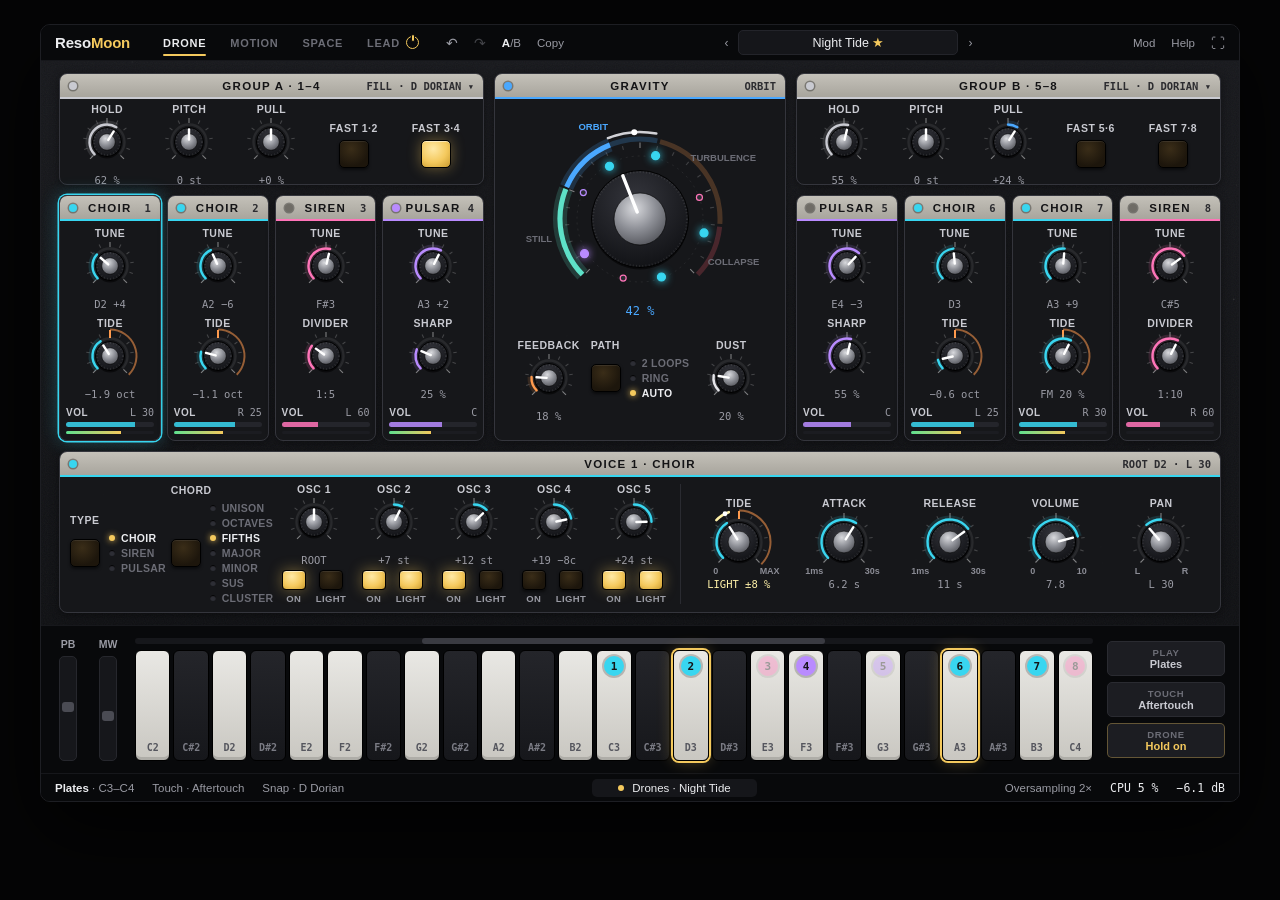
==== commit e741ca23: "Mockup + spec: relativní ladění CHOIR (CHORD), FILL skupiny, značky hlasů v režimu KEYS Co-Authored-" ====
--- a/design/resomoon-mockup.html
+++ b/design/resomoon-mockup.html
@@ -168,7 +168,7 @@
  return mod({t:TY[ty],c:ty,r:n,sel,off:!on,bs:'align-content:space-between;padding-top:6px',items:[
   knob({l:'TUNE',v:tune,c:ty,small:1,t:tuneT}),knob({l:ch,v:chV,c:ty,small:1,t:chT,mid:ch=='TIDE'?.5:0}),
   `<div class="vb"><div class="row"><span>VOL</span><span class="mono">${pan}</span></div><div class="bar"><i style="width:${vol*100}%"></i></div><div class="meter"><i style="width:${on?vol*80:0}%"></i></div></div>`]})}
-function group(name,a,hold,pitch,pull,f1,f2,p1,p2){return mod({t:name,c:'grp',a,cols:'repeat(5,1fr)',items:[
+function group(name,a,hold,pitch,pull,f1,f2,p1,p2){return mod({t:name,c:'grp',a,r:'FILL · D DORIAN ▾',cols:'repeat(5,1fr)',items:[
  knob({l:'HOLD',v:hold,c:'grp',small:1,t:Math.round(hold*100)+' %'}),knob({l:'PITCH',v:pitch,c:'grp',small:1,bi:1,t:pitch==.5?'0 st':(pitch>.5?'+':'−')+Math.round(Math.abs(pitch-.5)*48)+' st'}),
  knob({l:'PULL',v:pull,c:'grav',small:1,bi:1,t:(pull>=.5?'+':'−')+Math.round(Math.abs(pull-.5)*200)+' %'}),btn('FAST '+p1,f1),btn('FAST '+p2,f2)]})}
 function drone(){return {grid:'grid-template-columns:1fr 292px 1fr;grid-template-rows:112px 246px 162px;grid-template-areas:"ga gv gb" "va gv vb" "de de de"',mods:[
@@ -181,10 +181,10 @@
   strip(7,'choir',.52,'A3 +9','TIDE',.6,'FM 20 %',.66,'R 30',0,1),strip(8,'siren',.7,'C#5','DIVIDER',.6,'1:10',.38,'R 60',0,0)].join('')}</div>`,
  mod({t:'GRAVITY',c:'grav',a:'gv',r:'ORBIT',bs:'align-content:start;gap:0;padding-top:4px',items:[gravity(),
   `<div style="display:flex;justify-content:center;gap:2px;margin-top:-4px;width:100%">${knob({l:'FEEDBACK',v:.18,c:'echo',small:1,t:'18 %'})}${radio('PATH',['2 LOOPS','RING','AUTO'],2)}${knob({l:'DUST',v:.2,c:'master',small:1,t:'20 %'})}</div>`]}),
- mod({t:'VOICE 1 · CHOIR',c:'choir',a:'de',r:'5 OSC · L 30',cols:'120px repeat(5,84px) 14px repeat(5,1fr)',items:[
-  radio('TYPE',['CHOIR','SIREN','PULSAR'],0),
-  ...[['OSC 1',.30,'D1',1,0],['OSC 2',.55,'A2 −6',1,1],['OSC 3',.42,'D3 +2',1,0],['OSC 4',.5,'F#4 −14',0,0],['OSC 5',.38,'A5',1,1]].map(([l,v,t,on,lt])=>
-   `<div class="part">${knob({l,v,c:'choir',small:1,t})}<div class="bt"><div><div class="btn sm ${on?'on':''}"></div>ON</div><div><div class="btn sm ${lt?'on':''}"></div>LIGHT</div></div></div>`),
+ mod({t:'VOICE 1 · CHOIR',c:'choir',a:'de',r:'ROOT D2 · L 30',cols:'104px 104px repeat(5,80px) 12px repeat(5,1fr)',items:[
+  radio('TYPE',['CHOIR','SIREN','PULSAR'],0),radio('CHORD',['UNISON','OCTAVES','FIFTHS','MAJOR','MINOR','SUS','CLUSTER'],2),
+  ...[['OSC 1',.5,'ROOT',1,0],['OSC 2',.6,'+7 st',1,1],['OSC 3',.67,'+12 st',1,0],['OSC 4',.79,'+19 −8c',0,0],['OSC 5',.83,'+24 st',1,1]].map(([l,v,t,on,lt])=>
+   `<div class="part">${knob({l,v,c:'choir',small:1,bi:1,t})}<div class="bt"><div><div class="btn sm ${on?'on':''}"></div>ON</div><div><div class="btn sm ${lt?'on':''}"></div>LIGHT</div></div></div>`),
   '<div style="width:1px;height:120px;background:#2a2b31"></div>',
   knob({l:'TIDE',v:.38,c:'choir',lo:'0',hi:'MAX',t:'−1.9 oct',mid:.5,mod:['light',.05,'LIGHT ±8 %']}),
   knob({l:'ATTACK',v:.62,c:'choir',lo:'1ms',hi:'30s',t:'6.2 s'}),knob({l:'RELEASE',v:.7,c:'choir',lo:'1ms',hi:'30s',t:'11 s'}),
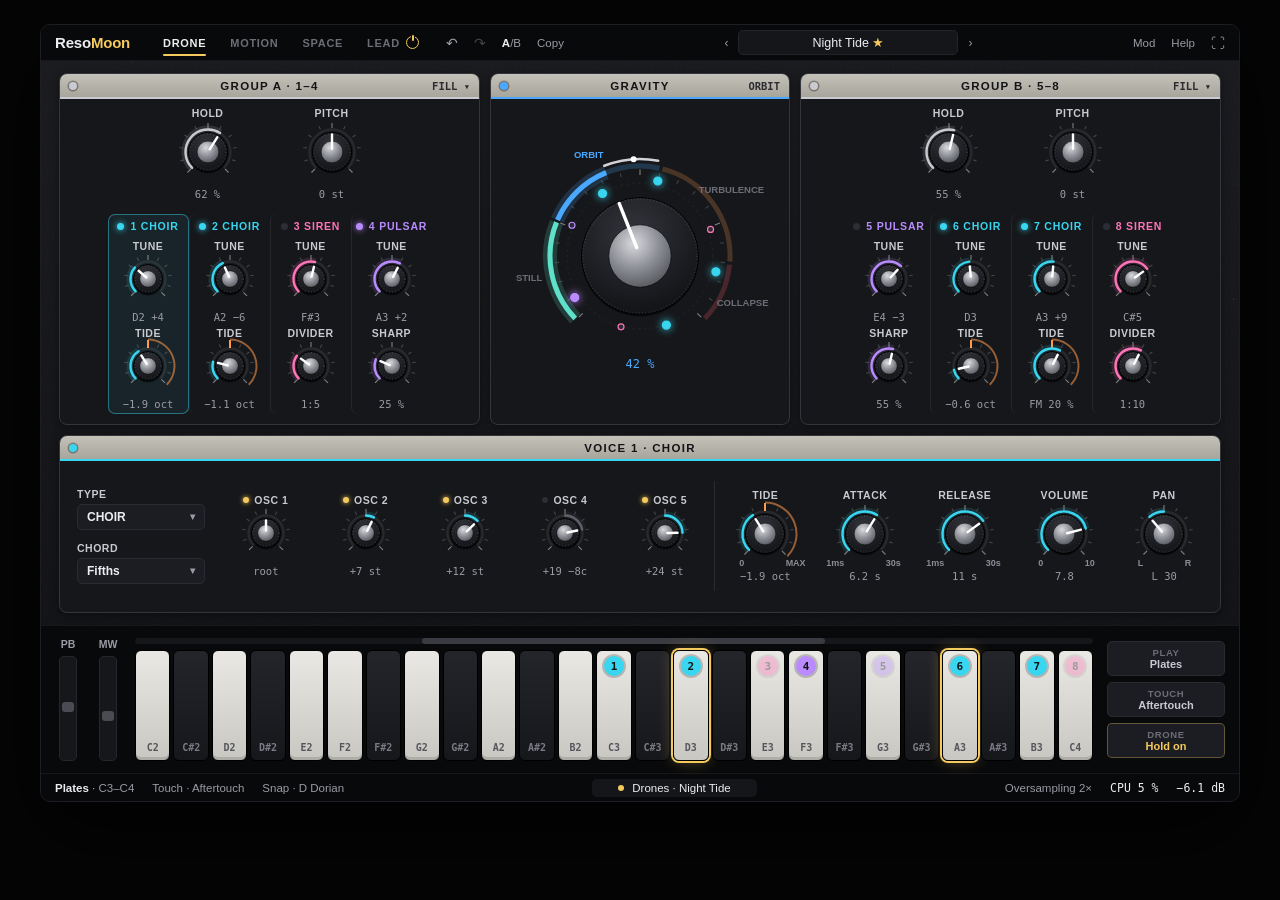
==== commit a6f4364a: "Mockup DRONE zjednodušen: hlasy bez vlastních boxů, GRAVITY samotný, méně ovladačů Co-Authored-By: C" ====
--- a/design/resomoon-mockup.html
+++ b/design/resomoon-mockup.html
@@ -84,6 +84,17 @@
 .disp{background:#0b0c0e;border:1px solid #26272d;border-radius:7px;box-shadow:inset 0 2px 8px #000}
 .fader{display:flex;flex-direction:column;align-items:center;gap:6px}
 .small-note{font-size:10px;color:var(--faint);letter-spacing:.4px}
+/* drone page */
+.vrow{display:grid;grid-template-columns:repeat(4,1fr);align-self:end}
+.vcol{display:flex;flex-direction:column;align-items:center;gap:4px;padding:6px 0 4px;border-radius:7px;border-left:1px solid #26272d}
+.vcol:first-child{border-left:none}
+.vcol.sel{background:color-mix(in srgb,var(--c) 7%,transparent);box-shadow:inset 0 0 0 1px color-mix(in srgb,var(--c) 45%,transparent)}
+.vcol .chip{display:flex;align-items:center;gap:6px;font-size:10.5px;font-weight:800;letter-spacing:.8px;color:var(--c);margin-bottom:4px}
+.vcol .chip i{width:7px;height:7px;border-radius:50%;background:#2d2e35}
+.selp{display:flex;flex-direction:column;gap:4px}.selp span{font-size:10.5px;font-weight:800;letter-spacing:.5px;color:var(--lab)}
+.selp b{display:flex;justify-content:space-between;align-items:center;background:#1c1d22;border:1px solid #2a2b31;border-radius:5px;padding:5px 9px;font-size:12px;font-weight:600;color:var(--text);width:128px}
+.selp b i{font-style:normal;color:var(--dim);font-size:10px}
+.led{display:inline-block;width:6px;height:6px;border-radius:50%;background:#2d2e35;margin-right:5px;vertical-align:1px}.led.on{background:var(--gold);box-shadow:0 0 5px var(--gold)}
 </style></head><body>
 <div class="win" id="win">
  <div class="top">
@@ -139,7 +150,7 @@
 
 // ---------- GRAVITY ----------
 const GV=.42;
-function gravity(){const W=270,H=240,cx=W/2,cy=116,R=50,id='grav';let g='';
+function gravity(){const W=280,H=290,cx=W/2,cy=140,R=60,id='grav';let g='';
  // zone arcs + labels
  ZONES.forEach(z=>{const a=A0+z.a*270,b=A0+z.b*270;g+=`<path d="${arc(cx,cy,R+30,a+1,b-1)}" stroke="${z.c}" stroke-opacity=".22" stroke-width="5" fill="none"/>`;
   const m=(a+b)/2,[x,y]=pt(cx,cy,R+53,m);g+=tx(x,y+3,z.n,'middle',GV>=z.a&&GV<z.b?z.c:'#6c6d76',9.5)});
@@ -154,41 +165,38 @@
  g+=`<ellipse cx="${cx}" cy="${cy}" rx="${R+13}" ry="${R+13}" fill="none" stroke="#fff" stroke-opacity=".07" stroke-dasharray="2 4"/>`;
  g+=`<g id="orbit"></g>`;
  g+=capKnob(cx,cy,R,a,id);
- g+=`<text x="${cx}" y="${cy+R+46}" text-anchor="middle" font-size="12" fill="#4aa8ff" font-family="Menlo,monospace">${Math.round(GV*100)} %</text>`;
+ g+=`<text x="${cx}" y="${cy+R+52}" text-anchor="middle" font-size="12" fill="#4aa8ff" font-family="Menlo,monospace">${Math.round(GV*100)} %</text>`;
  return `<svg width="${W}" height="${H}" overflow="visible">${g}</svg>`}
 const VOICES=[['choir',1],['choir',1],['siren',0],['pulsar',1],['pulsar',0],['choir',1],['choir',1],['siren',0]];
-function orbitAnim(){requestAnimationFrame(orbitAnim);const o=document.getElementById('orbit');if(!o)return;const t=performance.now()/1000,cx=135,cy=116,R=63;let s='';
+function orbitAnim(){requestAnimationFrame(orbitAnim);const o=document.getElementById('orbit');if(!o)return;const t=performance.now()/1000,cx=140,cy=140,R=75;let s='';
  VOICES.forEach(([ty,on],i)=>{const base=i/8*Math.PI*2+t*.25,pull=Math.sin(t*.7+i)*GV*.5,ang=base+pull*((i%2)?1:-1)*.6,rr=R+Math.sin(t*1.3+i*2)*GV*6;
   const x=cx+rr*Math.cos(ang),y=cy+rr*Math.sin(ang),c=C[ty];s+=`<circle cx="${x}" cy="${y}" r="${on?4:3}" fill="${on?c:'#2b2c33'}" stroke="${c}" stroke-width="1.2" ${on?`style="filter:drop-shadow(0 0 4px ${c})"`:''}/>`});
  o.innerHTML=s}
 
 // ---------- DRONE page ----------
 const TY={choir:'CHOIR',siren:'SIREN',pulsar:'PULSAR'};
-function strip(n,ty,tune,tuneT,ch,chV,chT,vol,pan,sel,on){
- return mod({t:TY[ty],c:ty,r:n,sel,off:!on,bs:'align-content:space-between;padding-top:6px',items:[
-  knob({l:'TUNE',v:tune,c:ty,small:1,t:tuneT}),knob({l:ch,v:chV,c:ty,small:1,t:chT,mid:ch=='TIDE'?.5:0}),
-  `<div class="vb"><div class="row"><span>VOL</span><span class="mono">${pan}</span></div><div class="bar"><i style="width:${vol*100}%"></i></div><div class="meter"><i style="width:${on?vol*80:0}%"></i></div></div>`]})}
-function group(name,a,hold,pitch,pull,f1,f2,p1,p2){return mod({t:name,c:'grp',a,r:'FILL · D DORIAN ▾',cols:'repeat(5,1fr)',items:[
- knob({l:'HOLD',v:hold,c:'grp',small:1,t:Math.round(hold*100)+' %'}),knob({l:'PITCH',v:pitch,c:'grp',small:1,bi:1,t:pitch==.5?'0 st':(pitch>.5?'+':'−')+Math.round(Math.abs(pitch-.5)*48)+' st'}),
- knob({l:'PULL',v:pull,c:'grav',small:1,bi:1,t:(pull>=.5?'+':'−')+Math.round(Math.abs(pull-.5)*200)+' %'}),btn('FAST '+p1,f1),btn('FAST '+p2,f2)]})}
-function drone(){return {grid:'grid-template-columns:1fr 292px 1fr;grid-template-rows:112px 246px 162px;grid-template-areas:"ga gv gb" "va gv vb" "de de de"',mods:[
- group('GROUP A · 1–4','ga',.62,.5,.5,0,1,'1·2','3·4'),group('GROUP B · 5–8','gb',.55,.5,.62,0,0,'5·6','7·8'),
- `<div style="grid-area:va;display:grid;grid-template-columns:repeat(4,1fr);gap:6px">${[
-  strip(1,'choir',.32,'D2 +4','TIDE',.38,'−1.9 oct',.78,'L 30',1,1),strip(2,'choir',.41,'A2 −6','TIDE',.22,'−1.1 oct',.7,'R 25',0,1),
-  strip(3,'siren',.55,'F#3','DIVIDER',.3,'1:5',.42,'L 60',0,0),strip(4,'pulsar',.6,'A3 +2','SHARP',.25,'25 %',.6,'C',0,1)].join('')}</div>`,
- `<div style="grid-area:vb;display:grid;grid-template-columns:repeat(4,1fr);gap:6px">${[
-  strip(5,'pulsar',.66,'E4 −3','SHARP',.55,'55 %',.55,'C',0,0),strip(6,'choir',.48,'D3','TIDE',.12,'−0.6 oct',.72,'L 25',0,1),
-  strip(7,'choir',.52,'A3 +9','TIDE',.6,'FM 20 %',.66,'R 30',0,1),strip(8,'siren',.7,'C#5','DIVIDER',.6,'1:10',.38,'R 60',0,0)].join('')}</div>`,
- mod({t:'GRAVITY',c:'grav',a:'gv',r:'ORBIT',bs:'align-content:start;gap:0;padding-top:4px',items:[gravity(),
-  `<div style="display:flex;justify-content:center;gap:2px;margin-top:-4px;width:100%">${knob({l:'FEEDBACK',v:.18,c:'echo',small:1,t:'18 %'})}${radio('PATH',['2 LOOPS','RING','AUTO'],2)}${knob({l:'DUST',v:.2,c:'master',small:1,t:'20 %'})}</div>`]}),
- mod({t:'VOICE 1 · CHOIR',c:'choir',a:'de',r:'ROOT D2 · L 30',cols:'104px 104px repeat(5,80px) 12px repeat(5,1fr)',items:[
-  radio('TYPE',['CHOIR','SIREN','PULSAR'],0),radio('CHORD',['UNISON','OCTAVES','FIFTHS','MAJOR','MINOR','SUS','CLUSTER'],2),
-  ...[['OSC 1',.5,'ROOT',1,0],['OSC 2',.6,'+7 st',1,1],['OSC 3',.67,'+12 st',1,0],['OSC 4',.79,'+19 −8c',0,0],['OSC 5',.83,'+24 st',1,1]].map(([l,v,t,on,lt])=>
-   `<div class="part">${knob({l,v,c:'choir',small:1,bi:1,t})}<div class="bt"><div><div class="btn sm ${on?'on':''}"></div>ON</div><div><div class="btn sm ${lt?'on':''}"></div>LIGHT</div></div></div>`),
-  '<div style="width:1px;height:120px;background:#2a2b31"></div>',
-  knob({l:'TIDE',v:.38,c:'choir',lo:'0',hi:'MAX',t:'−1.9 oct',mid:.5,mod:['light',.05,'LIGHT ±8 %']}),
+// one voice = a light column inside the group panel (no box of its own)
+function vcol(n,ty,tune,tuneT,ch,chV,chT,sel,on){const c=C[ty];
+ return `<div class="vcol ${sel?'sel':''}" style="--c:${c}"><div class="chip"><i style="${on?`background:${c};box-shadow:0 0 6px ${c}`:''}"></i>${n} ${TY[ty]}</div>
+ ${knob({l:'TUNE',v:tune,c:ty,small:1,t:tuneT})}${knob({l:ch,v:chV,c:ty,small:1,t:chT,mid:ch=='TIDE'?.5:0})}</div>`}
+function group(name,a,hold,pitch,voices){return mod({t:name,c:'grp',a,r:'FILL ▾',bs:'grid-template-rows:auto 1fr;align-content:stretch;padding:8px 8px 10px',items:[
+ `<div style="display:flex;gap:28px;justify-content:center">${knob({l:'HOLD',v:hold,c:'grp',t:Math.round(hold*100)+' %'})}${knob({l:'PITCH',v:pitch,c:'grp',bi:1,t:'0 st'})}</div>`,
+ `<div class="vrow">${voices.join('')}</div>`]})}
+function drone(){return {grid:'grid-template-columns:1fr 300px 1fr;grid-template-rows:352px 178px;grid-template-areas:"ga gv gb" "de de de"',mods:[
+ group('GROUP A · 1–4','ga',.62,.5,[vcol(1,'choir',.32,'D2 +4','TIDE',.38,'−1.9 oct',1,1),vcol(2,'choir',.41,'A2 −6','TIDE',.22,'−1.1 oct',0,1),
+  vcol(3,'siren',.55,'F#3','DIVIDER',.3,'1:5',0,0),vcol(4,'pulsar',.6,'A3 +2','SHARP',.25,'25 %',0,1)]),
+ group('GROUP B · 5–8','gb',.55,.5,[vcol(5,'pulsar',.66,'E4 −3','SHARP',.55,'55 %',0,0),vcol(6,'choir',.48,'D3','TIDE',.12,'−0.6 oct',0,1),
+  vcol(7,'choir',.52,'A3 +9','TIDE',.6,'FM 20 %',0,1),vcol(8,'siren',.7,'C#5','DIVIDER',.6,'1:10',0,0)]),
+ mod({t:'GRAVITY',c:'grav',a:'gv',r:'ORBIT',bs:'align-content:center',items:[gravity()]}),
+ mod({t:'VOICE 1 · CHOIR',c:'choir',a:'de',cols:'150px repeat(5,1fr) 1px repeat(5,1fr)',items:[
+  `<div style="display:flex;flex-direction:column;gap:12px">${selp('TYPE','CHOIR')}${selp('CHORD','Fifths')}</div>`,
+  ...[['OSC 1',.5,'root',1],['OSC 2',.6,'+7 st',1],['OSC 3',.67,'+12 st',1],['OSC 4',.79,'+19 −8c',0],['OSC 5',.83,'+24 st',1]].map(([l,v,t,on])=>
+   knob({l:`<span class="led ${on?'on':''}"></span>${l}`,v,c:on?'choir':'#5e5f68',small:1,bi:1,t})),
+  '<div style="width:1px;height:110px;background:#2a2b31"></div>',
+  knob({l:'TIDE',v:.38,c:'choir',lo:'0',hi:'MAX',t:'−1.9 oct',mid:.5}),
   knob({l:'ATTACK',v:.62,c:'choir',lo:'1ms',hi:'30s',t:'6.2 s'}),knob({l:'RELEASE',v:.7,c:'choir',lo:'1ms',hi:'30s',t:'11 s'}),
   knob({l:'VOLUME',v:.78,c:'choir',lo:'0',hi:'10',t:'7.8'}),knob({l:'PAN',v:.35,c:'choir',bi:1,lo:'L',hi:'R',t:'L 30'})]})]}}
+const selp=(l,v)=>`<div class="selp"><span>${l}</span><b>${v}<i>▾</i></b></div>`;
 
 // ---------- MOTION page ----------
 function aether(){const W=330,H=300;let g=`<rect x="0" y="0" width="${W}" height="${H}" rx="8" fill="#0b0c0e" stroke="#26272d"/>`;
@@ -226,7 +234,7 @@
  filt('L','fl',[.52,'1.2 kHz',.55,.3]),filt('R','fr',[.52,'1.25 kHz',.55,.3]),
  mod({t:'ECHO',c:'echo',a:'ec',r:'2 LINES',cols:'repeat(4,1fr)',items:[knob({l:'TIME 1',v:.48,c:'echo',lo:'5ms',hi:'2s',t:'340 ms'}),knob({l:'TIME 2',v:.56,c:'echo',lo:'5ms',hi:'2s',t:'520 ms'}),
   knob({l:'FEEDBACK',v:.46,c:'echo',lo:'0',hi:'MAX',t:'46 %',mid:.52}),knob({l:'MIX',v:.35,c:'echo',lo:'DRY',hi:'WET',t:'35 %'}),
-  knob({l:'MOD 1',v:.2,c:'echo',lo:'0',hi:'10',t:'2.0',mod:['bin',.05,'BINARY ±10 %']}),knob({l:'MOD 2',v:.28,c:'echo',lo:'0',hi:'10',t:'2.8'}),radio('MOD SOURCE',['SELF','LFO','SIDECHAIN'],0),btn('SYNC',0)]}),
+  knob({l:'MOD 1',v:.2,c:'echo',lo:'0',hi:'10',t:'2.0',mod:['bin',.05,'BINARY ±10 %']}),knob({l:'MOD 2',v:.28,c:'echo',lo:'0',hi:'10',t:'2.8'}),radio('MOD SOURCE',['SELF','LFO','SIDECHAIN'],0),knob({l:'TO VOICES',v:.18,c:'echo',lo:'0',hi:'10',t:'1.8'})]}),
  mod({t:'SPACE',c:'space',a:'sp',r:'RUNNER',cols:'150px repeat(4,1fr) 70px',items:[radio('ALGORITHM',['AURORA','VOID','RUNNER','SATURN','COMET'],2),
   knob({l:'FEEDBACK',v:.55,c:'space',lo:'X',hi:'',t:'55 %'}),knob({l:'TIME',v:.42,c:'space',lo:'Y',hi:'',t:'1/4 D'}),knob({l:'PITCH',v:.33,c:'space',bi:1,lo:'Z',hi:'',t:'−5 st',mod:['rnd',.06,'RANDOM 1 ±12 %']}),
   knob({l:'BLEND',v:.4,c:'space',lo:'DRY',hi:'WET',t:'40 %'}),btn('REVERSE',1)]}),
